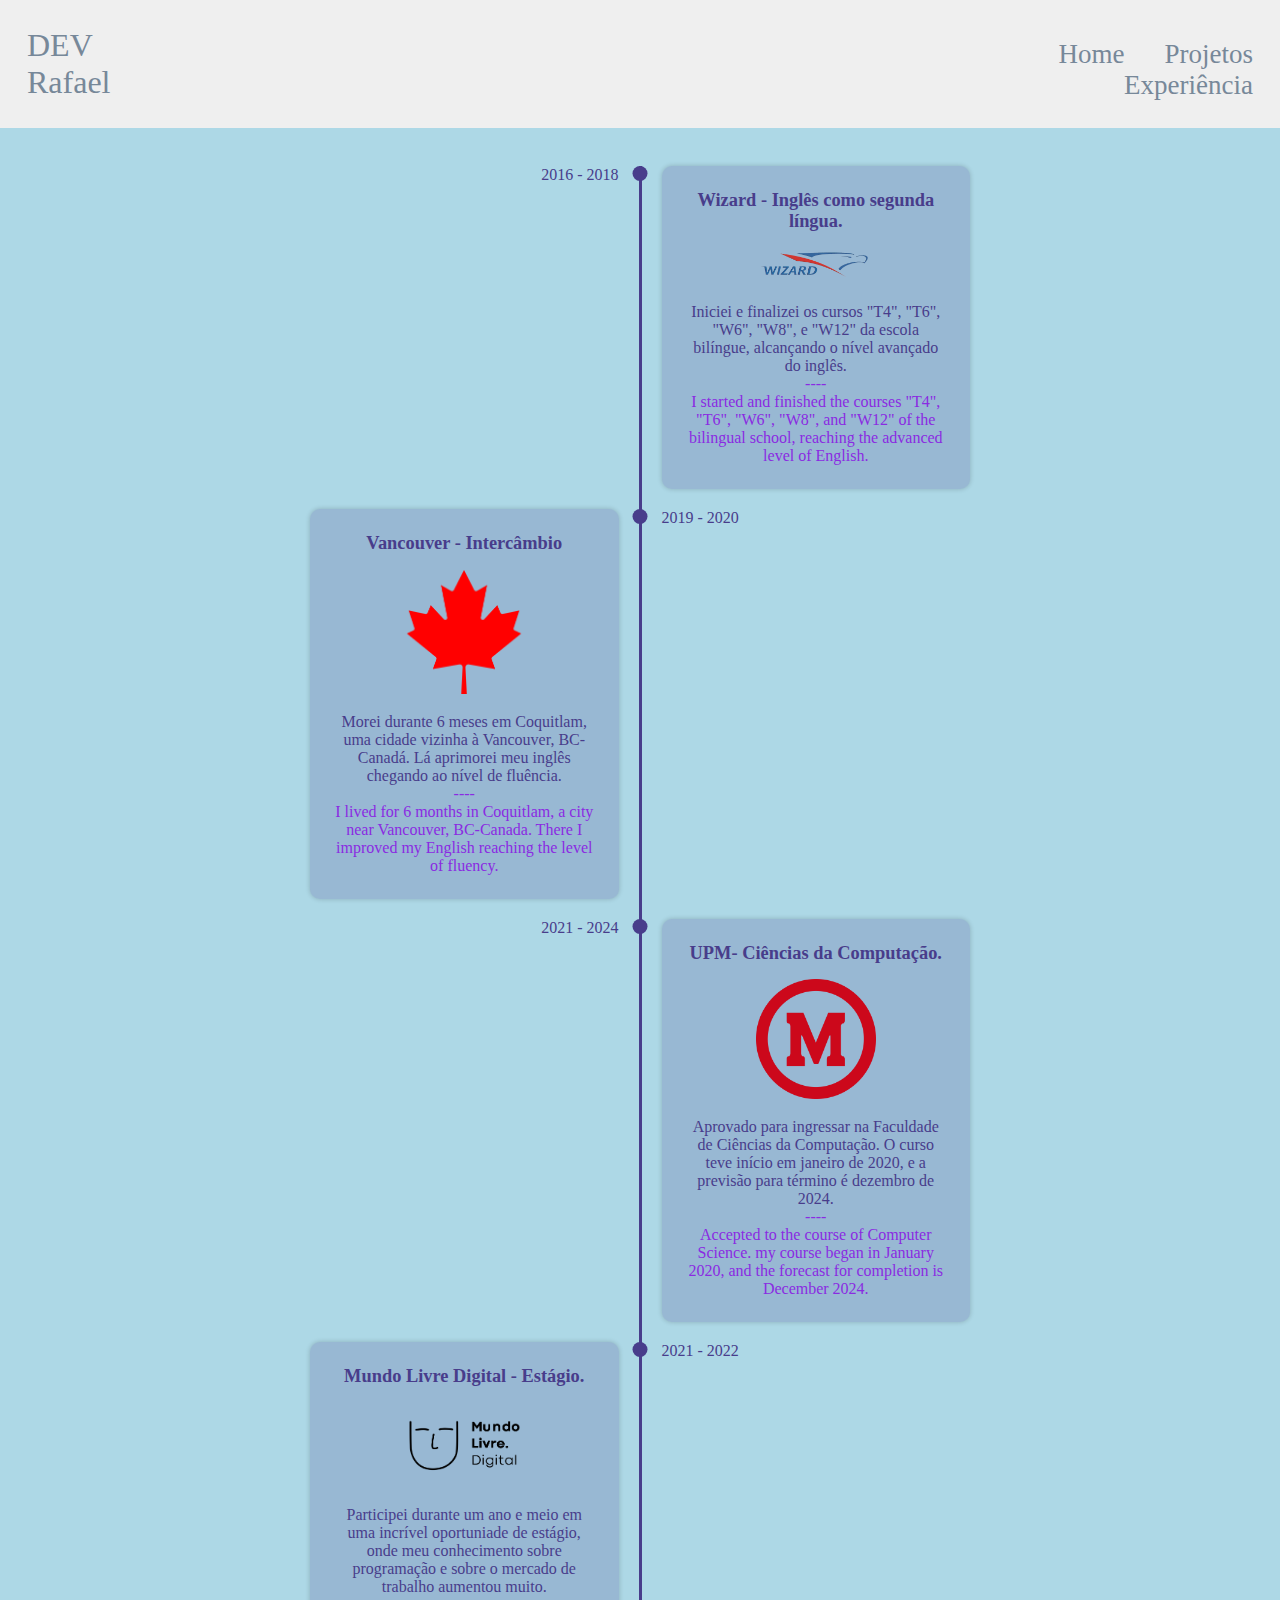
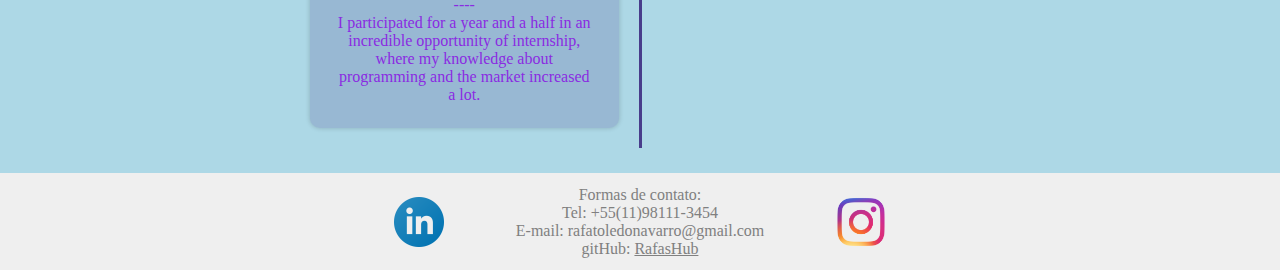
==== experiencia.html @ d92c2fb8 "criado repositório" ====
<!DOCTYPE html>
<html lang="pt-br">
  <head>
    <meta charset="UTF-8" />
    <meta http-equiv="X-UA-Compatible" content="IE=edge" />
    <meta name="viewport" content="width=device-width, initial-scale=1.0" />
    <link rel="stylesheet" href="style.css" />
    <title>Portfolio HTML</title>
  </head>
  <body>
    <header>
      <h1 class="titulo">DEV Rafael</h1>
      <nav class="menu">
        <ul class="listaLinks">
          <li class="itemNav">
            <a class="linkNav" href="./index.html">Home</a>
          </li>
          <li class="itemNav">
            <a class="linkNav" href="./projetos.html">Projetos</a>
          </li>
          <li class="itemNav">
            <a class="linkNav" href="./experiencia.html">Experiência</a>
          </li>
        </ul>
      </nav>
    </header>

    <main>
      <div class="espaçoBranco"></div>
      <div class="containerTimeline">
        <div class="timelineComponent">
          <div class="timelideDate timelineDateRight">2016 - 2018</div>
        </div>
        <div class="timelineMiddle">
          <div class="timelinePoint"></div>
        </div>
        <div class="timelineComponent timelineComponentBG">
          <h2 class="timelineTitle">Wizard - Inglês como segunda língua.</h2>
          <img class="timelineIMG" src="./assets/wizard.png" alt="wizard" />
          <p class="timelineText">
            Iniciei e finalizei os cursos "T4", "T6", "W6", "W8", e "W12" da
            escola bilíngue, alcançando o nível avançado do inglês.
          </p>
          <div class="containerSeparacao"><p class="inglesazul">----</p></div>
              <p class="textoItem inglesazul">
                I started and finished the courses "T4", "T6", "W6", "W8", and "W12" of the
            bilingual school, reaching the advanced level of English.
              </p>
        </div>

        <div class="timelineComponent timelineComponentBG">
          <h2 class="timelineTitle">Vancouver - Intercâmbio</h2>
          <img class="timelineIMG" src="./assets/canada.png" alt="canada" />
          <p class="timelineText">
            Morei durante 6 meses em Coquitlam, uma cidade vizinha à Vancouver,
             BC-Canadá. Lá aprimorei meu inglês chegando ao nível de fluência.
          </p>
          <div class="containerSeparacao"><p class="inglesazul">----</p></div>
              <p class="textoItem inglesazul">
                I lived for 6 months in Coquitlam, a city near Vancouver,
             BC-Canada. There I improved my English reaching the level of fluency.
              </p>
        </div>
        <div class="timelineMiddle">
          <div class="timelinePoint"></div>
        </div>
        <div class="timelineComponent">
          <div class="timelideDate timelineDateLeft">2019 - 2020</div>
        </div>

        <div class="timelineComponent">
          <div class="timelideDate timelineDateRight">2021 - 2024</div>
        </div>
        <div class="timelineMiddle">
          <div class="timelinePoint"></div>
        </div>
        <div class="timelineComponent timelineComponentBG">
          <h2 class="timelineTitle">UPM- Ciências da Computação.</h2>
          <img
            class="timelineIMG"
            src="./assets/mackenzie.png"
            alt="mackenzie"
          />
          <p class="timelineText">
            Aprovado para ingressar na Faculdade de Ciências da Computação. O
            curso teve início em janeiro de 2020, e a previsão para término é
            dezembro de 2024.
          </p>
          <div class="containerSeparacao"><p class="inglesazul">----</p></div>
              <p class="textoItem inglesazul">
                Accepted to the course of Computer Science. my
            course began in January 2020, and the forecast for completion is
            December 2024.
              </p>
        </div>

        <div class="timelineComponent timelineComponentBG">
          <h2 class="timelineTitle">Mundo Livre Digital - Estágio.</h2>
          <img class="timelineIMG" src="./assets/mld.png" alt="estagio" />
          <p class="timelineText">
            Participei durante um ano e meio em uma incrível oportuniade de
            estágio, onde meu conhecimento sobre programação e sobre o mercado
            de trabalho aumentou muito.
          </p>
          <div class="containerSeparacao"><p class="inglesazul">----</p></div>
              <p class="textoItem inglesazul">
                I participated for a year and a half in an incredible opportunity of
            internship, where my knowledge about programming and the market
            increased a lot.
              </p>
        </div>
        <div class="timelineMiddle">
          <div class="timelinePoint"></div>
        </div>
        <div class="timelineComponent">
          <div class="timelideDate timelineDateLeft">2021 - 2022</div>
        </div>
      </div>
    </main>

    <footer>
      <div class="containerFooter">
        <a class="linkFooter" href="https://www.linkedin.com/in/dev-rafael-dtn/"
          ><img class="imgFooter" src="./assets/linkedin.png" alt="linkedin"
        /></a>
        <p class="info">
          Formas de contato: <br />
          Tel: +55(11)98111-3454 <br />
          E-mail: rafatoledonavarro@gmail.com <br />
          gitHub:
          <a class="linkGithub" href="https://github.com/RafasHub">RafasHub</a>
        </p>
        <a
          class="linkFooter"
          href="https://www.instagram.com/rafadtn.programador/"
          ><img class="imgFooter" src="./assets/instagram.png" alt="instagram"
        /></a>
      </div>
    </footer>
  </body>
</html>
---- style.css ----
/*reset css*/
*,
*:after,
*:before {
  margin: 0;
  padding: 0;
  box-sizing: border-box;
  text-decoration: none;
}

body {
  font-size: 100%;
  list-style-type: none;
}

header {
  background-color: #efefef;
  width: 100%;
  height: 11%;
  display: flex;
  padding: 3vh;
  flex-direction: row;
  position: sticky;
}
main {
  background-color: lightblue;
}
footer {
  width: 100%;
  height: auto;
  align-items: center;
  text-align: center;
  margin: 0 auto;
  background-color: #efefef;
  display: flex;
}

.titulo {
  align-self: flex-start;
  font-weight: 500;
  font-family: "Times New Roman", Times, serif;
  color: lightslategray;
  vertical-align: middle;
  padding-right: 60%;
}

.listaLinks {
  align-self: flex-end;
  vertical-align: middle;
  text-align: right;
}

.itemNav {
  display: inline-block;
  color: lightslategray;
}

.separacao{
  color: grey
}

.ingles{
  color: grey;
}
.inglesazul{
  color: blueviolet;
}
.linkIngles{
  text-decoration: underline;
}

.linkNav {
  color: inherit;
  text-decoration: none;
  font-size: 3vh;
  font-style: normal;
  padding-left: 4vh;
}
.menu {
  align-self: flex-end;
}
.linkNav:active {
  color: gray;
  text-decoration: underline;
  text-decoration-color: grey;
}
.linkNav:hover {
  text-decoration: underline;
  text-decoration-color: grey;
  color: grey;
}

.container {
  padding-top: 2%;
  text-align: center;
  margin: 0 auto;
  align-content: center;
  height: auto;
  width: 100%;
  display: flex;
  flex-direction: column;
}

.nomeApresentacao {
  font-family: "Handlee", cursive;
  font-weight: 400;
  font-size: 4.5vh;
  color: #373636;
  padding-bottom: 3vh;
  animation: fadeIn 1s;
}

.containerFoto{
  overflow: hidden;
  width: 220px;
  height: 220px;
  border-radius: 50%;
  margin: 0 auto;
  text-align: center;
}
.perfil {
  margin: 0 auto;
  animation: fadeIn 1s;
  width: 220px;
  height: auto;
}
.paragrafo {
  width: 40%;
  font-family: Cambria, Cochin, Georgia, Times, "Times New Roman", serif;
  text-align: center;
  align-self: center;
  padding-top: 3vh;
  padding-bottom: 3vh;
  font-size: 1.05em;
  animation: fadeIn 1.5s;
}

.containerFooter {
  margin: 0 auto;
  display: flex;
  align-items: center;
  text-align: center;
  padding: 1%;
}

.linkFooter {
  width: 50px;
  height: 50px;
}

.imgFooter {
  width: 50px;
  height: 50px;
}

.info {
  color: grey;
  padding-left: 8vh;
  padding-right: 8vh;
}

@keyframes fadeIn {
  0% {
    opacity: 0;
  }
  100% {
    opacity: 1;
  }
}

.projetosRafa {
  padding-top: 0%;
  margin: 0;
  animation: fadeIn 1.5s;
}

.listaProjetos {
  padding-top: 2%;
  text-align: center;
  align-items: center;
  align-self: center;
  display: flex;
  overflow: auto;
}

.projeto {
  max-width: 350px;
  display: flex;
  flex-direction: column;
  align-items: center;
  border-radius: 10px;
  min-height: 540px;
  max-height: auto;
  margin: 2%;
  flex: 1 0 calc(50% - 10px);
  background-color: rgb(137, 205, 227);
  box-shadow: -15px -15px 13px -10px rgba(255, 255, 255, 1),
    25px 25px 10px -20px rgba(0, 0, 0, 1);
}

.containerImagem {
  min-height: 35vh;
  width: auto;
}
.imagemItem {
  min-width: 300px;
  max-width: 300px;
  height: auto;
  max-height: 200px;
  border-radius: 10px;
  box-shadow: -4px 4px #3736362e;
  margin-top: 30px;
}

.textoItem {
  font-family: Cambria, Cochin, Georgia, Times, "Times New Roman", serif;
}

.tituloProjeto {
  font-size: 4vh;
  color: rgba(66, 64, 64, 0.918);
  padding-top: 10px;
}

.linkProjeto {
  background-color: rgb(227, 183, 101);
  border-radius: 20px;
  border: solid 1px grey;
  align-self: center;
  padding: 10px;
  margin-bottom: 20px;
}
.linkProjeto:hover {
  background-color: orange;
  cursor: pointer;
}

.textoBotao {
  color: black;
  font-size: 1.5vh;
  font-weight: bold;
  font-family: sans-serif;
  margin-bottom: 20px;
}

.containerTexto {
  min-height: 200px;
  width: 300px;
  align-self: center;
  text-align: center;
}

.containerTimeline {
  margin: 0 auto;
  max-width: 750px;
  padding: 25px;
  display: grid;
  grid-template-columns: 1fr 3px 1fr;
  font-family: Cambria, Cochin, Georgia, Times, "Times New Roman", serif;
  color: darkslateblue;
  animation: fadeIn 1.5s;
}

.timelineComponent {
  margin: 0 20px 20px 20px;
}

.timelineComponentBG {
  padding: 1.5em;
  background-color: rgba(71, 61, 139, 0.208);
  box-shadow: 0 0 5px rgba(0, 0, 0, 0.2);
  border-radius: 10px;
  text-align: center;
}

.timelineDateRight {
  text-align: right;
}

.timelineDateLeft {
  text-align: left;
}

.timelineMiddle {
  position: relative;
  background-color: darkslateblue;
}

.timelinePoint {
  position: absolute;
  top: 0;
  left: 50%;
  width: 15px;
  height: 15px;
  background: darkslateblue;
  transform: translateX(-50%);
  border-radius: 50%;
}
.espaçoBranco {
  padding-top: 1%;
}

.timelineTitle {
  margin: 0;
  font-size: 1.15em;
  font-weight: bold;
  text-align: center;
}

.timelineIMG {
  text-align: center;
  max-width: 150px;
  min-width: 150px;
  height: auto;
  padding: 15px;
}

.timelineText {
  text-align: center;
  font-family: Cambria, Cochin, Georgia, Times, "Times New Roman", serif;
}

.linkGithub {
  color: grey;
  text-decoration: underline;
}

.linkGithub:hover {
  color: black;
}

@media screen and (max-width: 480px) {
  header {
    flex-direction: column;
    height: auto;
    min-width: 410px;
  }
  main {
    flex-direction: column;
    height: auto;
    min-width: 410px;
  }

  footer {
    flex-direction: column;
    height: auto;
    min-width: 410px;
  }
  .titulo {
    padding: 0;
    align-self: flex-start;
    display: inline-block;
  }
  .menu {
    align-self: flex-end;
    margin-left: 20%;
    padding-top: 0;
    padding-bottom: 0;
    border-radius: 10px;
    display: inline-block;
  }
  .listaLinks:last-child {
    padding-right: 3vh;
  }

  .paragrafo {
    min-width: 500px;
  }
  .containerTimeline {
    width: 400px;
    overflow: scroll;
  }
}

@media screen and (max-width: 1160px) {
  header {
    flex-direction: column;
    height: auto;
  }
  .titulo {
    padding: 0;
    align-self: flex-start;
    display: inline-block;
  }
  .menu {
    align-self: flex-end;
    margin-left: 20%;
    padding-top: 0;
    padding-bottom: 0;
    border-radius: 10px;
    display: inline-block;
  }
  .listaLinks:last-child {
    padding-right: 3vh;
  }

  .paragrafo {
    min-width: 500px;
  }
  .containerTimeline {
    width: 100%;
  }
  .timelineText {
    width: 180px;
    text-align: center;
    margin: 0 auto;
  }
}

@media screen and (max-width: 600px) {
  header {
    display: block;
    height: auto;
    text-align: center;
  }
  .titulo {
    padding: 0;
    align-self: flex-start;
    display: block;
  }
  .menu {
    align-self: flex-end;
    margin-left: 20%;
    padding-top: 1vh;
    padding-bottom: 1vh;

    display: inline-block;

    margin: 0 auto;
  }
  .listaLinks:last-child {
    padding-right: 3vh;
  }

  .paragrafo {
    min-width: 350px;
  }
  .containerTexto {
    display: none;
  }
  .projeto {
    min-height: auto;
    margin-bottom: 10%;
  }
  .imagemItem {
    box-shadow: none;
    padding: 15px;
    border-radius: 20px;
  }
  footer {
    height: auto;
  }
}
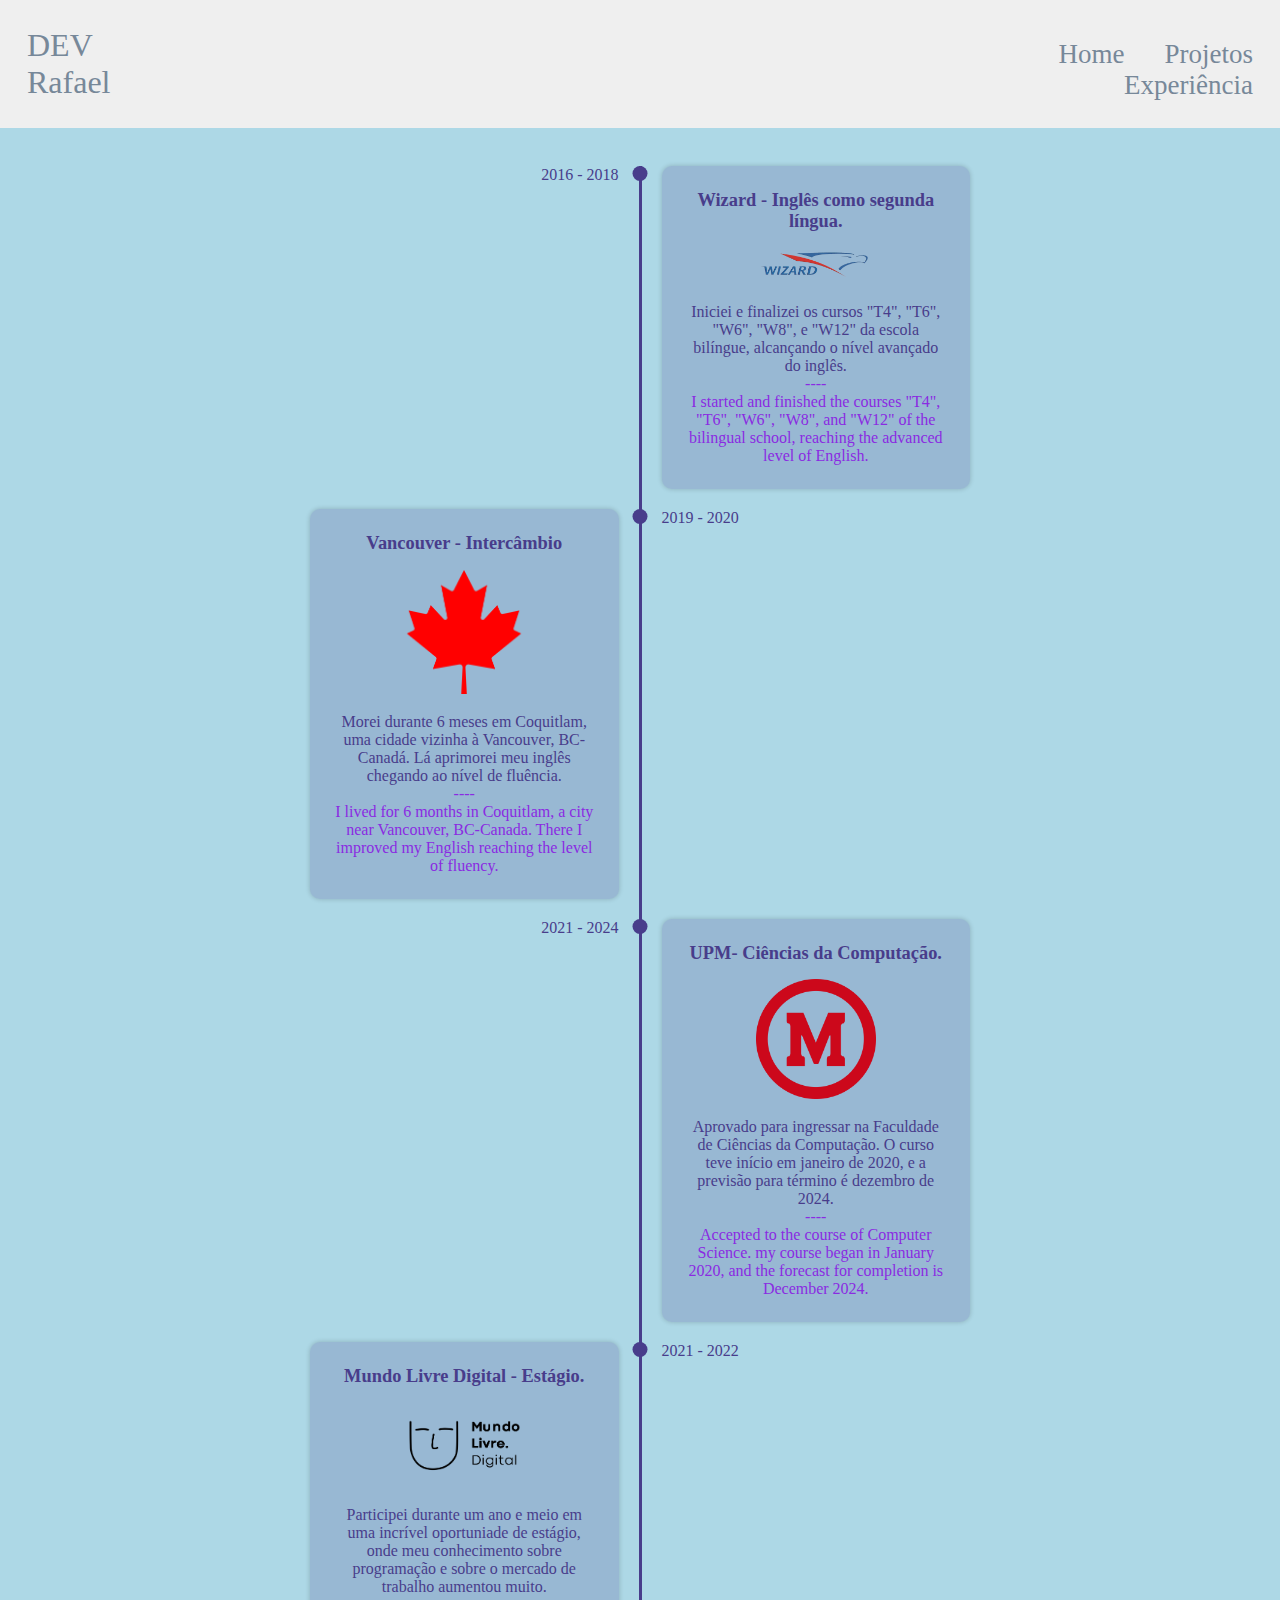
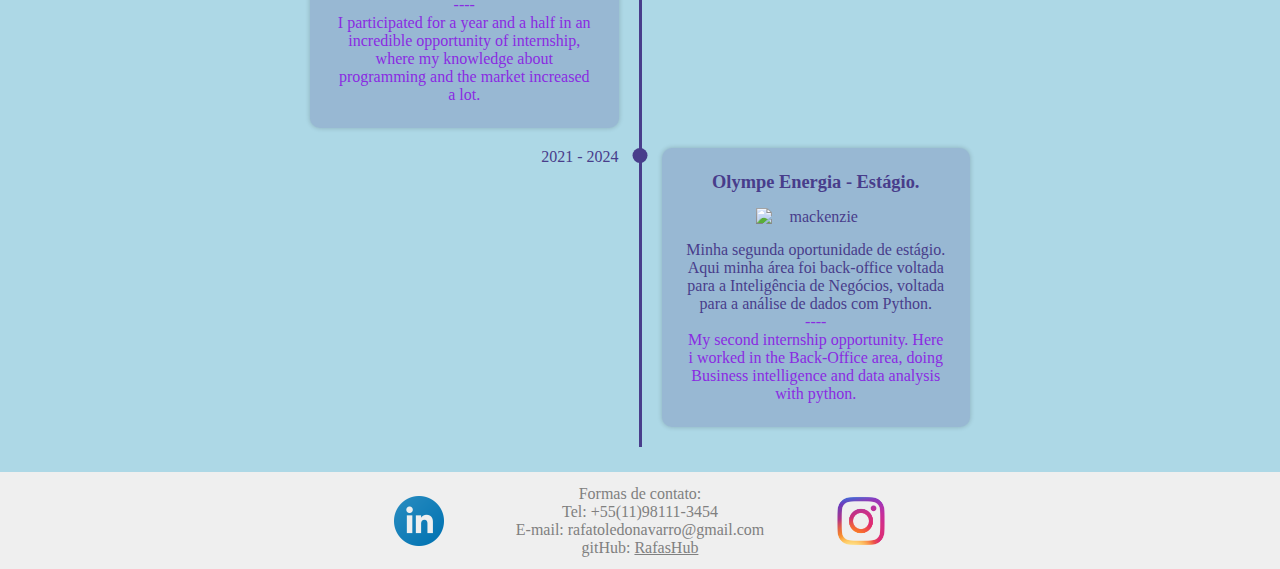
==== commit 3a901f2c: "Add files via upload" ====
--- a/experiencia.html
+++ b/experiencia.html
@@ -1,141 +1,165 @@
-<!DOCTYPE html>
-<html lang="pt-br">
-  <head>
-    <meta charset="UTF-8" />
-    <meta http-equiv="X-UA-Compatible" content="IE=edge" />
-    <meta name="viewport" content="width=device-width, initial-scale=1.0" />
-    <link rel="stylesheet" href="style.css" />
-    <title>Portfolio HTML</title>
-  </head>
-  <body>
-    <header>
-      <h1 class="titulo">DEV Rafael</h1>
-      <nav class="menu">
-        <ul class="listaLinks">
-          <li class="itemNav">
-            <a class="linkNav" href="./index.html">Home</a>
-          </li>
-          <li class="itemNav">
-            <a class="linkNav" href="./projetos.html">Projetos</a>
-          </li>
-          <li class="itemNav">
-            <a class="linkNav" href="./experiencia.html">Experiência</a>
-          </li>
-        </ul>
-      </nav>
-    </header>
-
-    <main>
-      <div class="espaçoBranco"></div>
-      <div class="containerTimeline">
-        <div class="timelineComponent">
-          <div class="timelideDate timelineDateRight">2016 - 2018</div>
-        </div>
-        <div class="timelineMiddle">
-          <div class="timelinePoint"></div>
-        </div>
-        <div class="timelineComponent timelineComponentBG">
-          <h2 class="timelineTitle">Wizard - Inglês como segunda língua.</h2>
-          <img class="timelineIMG" src="./assets/wizard.png" alt="wizard" />
-          <p class="timelineText">
-            Iniciei e finalizei os cursos "T4", "T6", "W6", "W8", e "W12" da
-            escola bilíngue, alcançando o nível avançado do inglês.
-          </p>
-          <div class="containerSeparacao"><p class="inglesazul">----</p></div>
-              <p class="textoItem inglesazul">
-                I started and finished the courses "T4", "T6", "W6", "W8", and "W12" of the
-            bilingual school, reaching the advanced level of English.
-              </p>
-        </div>
-
-        <div class="timelineComponent timelineComponentBG">
-          <h2 class="timelineTitle">Vancouver - Intercâmbio</h2>
-          <img class="timelineIMG" src="./assets/canada.png" alt="canada" />
-          <p class="timelineText">
-            Morei durante 6 meses em Coquitlam, uma cidade vizinha à Vancouver,
-             BC-Canadá. Lá aprimorei meu inglês chegando ao nível de fluência.
-          </p>
-          <div class="containerSeparacao"><p class="inglesazul">----</p></div>
-              <p class="textoItem inglesazul">
-                I lived for 6 months in Coquitlam, a city near Vancouver,
-             BC-Canada. There I improved my English reaching the level of fluency.
-              </p>
-        </div>
-        <div class="timelineMiddle">
-          <div class="timelinePoint"></div>
-        </div>
-        <div class="timelineComponent">
-          <div class="timelideDate timelineDateLeft">2019 - 2020</div>
-        </div>
-
-        <div class="timelineComponent">
-          <div class="timelideDate timelineDateRight">2021 - 2024</div>
-        </div>
-        <div class="timelineMiddle">
-          <div class="timelinePoint"></div>
-        </div>
-        <div class="timelineComponent timelineComponentBG">
-          <h2 class="timelineTitle">UPM- Ciências da Computação.</h2>
-          <img
-            class="timelineIMG"
-            src="./assets/mackenzie.png"
-            alt="mackenzie"
-          />
-          <p class="timelineText">
-            Aprovado para ingressar na Faculdade de Ciências da Computação. O
-            curso teve início em janeiro de 2020, e a previsão para término é
-            dezembro de 2024.
-          </p>
-          <div class="containerSeparacao"><p class="inglesazul">----</p></div>
-              <p class="textoItem inglesazul">
-                Accepted to the course of Computer Science. my
-            course began in January 2020, and the forecast for completion is
-            December 2024.
-              </p>
-        </div>
-
-        <div class="timelineComponent timelineComponentBG">
-          <h2 class="timelineTitle">Mundo Livre Digital - Estágio.</h2>
-          <img class="timelineIMG" src="./assets/mld.png" alt="estagio" />
-          <p class="timelineText">
-            Participei durante um ano e meio em uma incrível oportuniade de
-            estágio, onde meu conhecimento sobre programação e sobre o mercado
-            de trabalho aumentou muito.
-          </p>
-          <div class="containerSeparacao"><p class="inglesazul">----</p></div>
-              <p class="textoItem inglesazul">
-                I participated for a year and a half in an incredible opportunity of
-            internship, where my knowledge about programming and the market
-            increased a lot.
-              </p>
-        </div>
-        <div class="timelineMiddle">
-          <div class="timelinePoint"></div>
-        </div>
-        <div class="timelineComponent">
-          <div class="timelideDate timelineDateLeft">2021 - 2022</div>
-        </div>
-      </div>
-    </main>
-
-    <footer>
-      <div class="containerFooter">
-        <a class="linkFooter" href="https://www.linkedin.com/in/dev-rafael-dtn/"
-          ><img class="imgFooter" src="./assets/linkedin.png" alt="linkedin"
-        /></a>
-        <p class="info">
-          Formas de contato: <br />
-          Tel: +55(11)98111-3454 <br />
-          E-mail: rafatoledonavarro@gmail.com <br />
-          gitHub:
-          <a class="linkGithub" href="https://github.com/RafasHub">RafasHub</a>
-        </p>
-        <a
-          class="linkFooter"
-          href="https://www.instagram.com/rafadtn.programador/"
-          ><img class="imgFooter" src="./assets/instagram.png" alt="instagram"
-        /></a>
-      </div>
-    </footer>
-  </body>
+<!DOCTYPE html>
+<html lang="pt-br">
+  <head>
+    <meta charset="UTF-8" />
+    <meta http-equiv="X-UA-Compatible" content="IE=edge" />
+    <meta name="viewport" content="width=device-width, initial-scale=1.0" />
+    <link rel="stylesheet" href="style.css" />
+    <title>Portfolio HTML</title>
+  </head>
+  <body>
+    <header>
+      <h1 class="titulo">DEV Rafael</h1>
+      <nav class="menu">
+        <ul class="listaLinks">
+          <li class="itemNav">
+            <a class="linkNav" href="./index.html">Home</a>
+          </li>
+          <li class="itemNav">
+            <a class="linkNav" href="./projetos.html">Projetos</a>
+          </li>
+          <li class="itemNav">
+            <a class="linkNav" href="./experiencia.html">Experiência</a>
+          </li>
+        </ul>
+      </nav>
+    </header>
+
+    <main>
+      <div class="espaçoBranco"></div>
+      <div class="containerTimeline">
+        <div class="timelineComponent">
+          <div class="timelideDate timelineDateRight">2016 - 2018</div>
+        </div>
+        <div class="timelineMiddle">
+          <div class="timelinePoint"></div>
+        </div>
+        <div class="timelineComponent timelineComponentBG">
+          <h2 class="timelineTitle">Wizard - Inglês como segunda língua.</h2>
+          <img class="timelineIMG" src="./assets/wizard.png" alt="wizard" />
+          <p class="timelineText">
+            Iniciei e finalizei os cursos "T4", "T6", "W6", "W8", e "W12" da
+            escola bilíngue, alcançando o nível avançado do inglês.
+          </p>
+          <div class="containerSeparacao"><p class="inglesazul">----</p></div>
+              <p class="textoItem inglesazul">
+                I started and finished the courses "T4", "T6", "W6", "W8", and "W12" of the
+            bilingual school, reaching the advanced level of English.
+              </p>
+        </div>
+
+        <div class="timelineComponent timelineComponentBG">
+          <h2 class="timelineTitle">Vancouver - Intercâmbio</h2>
+          <img class="timelineIMG" src="./assets/canada.png" alt="canada" />
+          <p class="timelineText">
+            Morei durante 6 meses em Coquitlam, uma cidade vizinha à Vancouver,
+             BC-Canadá. Lá aprimorei meu inglês chegando ao nível de fluência.
+          </p>
+          <div class="containerSeparacao"><p class="inglesazul">----</p></div>
+              <p class="textoItem inglesazul">
+                I lived for 6 months in Coquitlam, a city near Vancouver,
+             BC-Canada. There I improved my English reaching the level of fluency.
+              </p>
+        </div>
+        <div class="timelineMiddle">
+          <div class="timelinePoint"></div>
+        </div>
+        <div class="timelineComponent">
+          <div class="timelideDate timelineDateLeft">2019 - 2020</div>
+        </div>
+
+        <div class="timelineComponent">
+          <div class="timelideDate timelineDateRight">2021 - 2024</div>
+        </div>
+        <div class="timelineMiddle">
+          <div class="timelinePoint"></div>
+        </div>
+        <div class="timelineComponent timelineComponentBG">
+          <h2 class="timelineTitle">UPM- Ciências da Computação.</h2>
+          <img
+            class="timelineIMG"
+            src="./assets/mackenzie.png"
+            alt="mackenzie"
+          />
+          <p class="timelineText">
+            Aprovado para ingressar na Faculdade de Ciências da Computação. O
+            curso teve início em janeiro de 2020, e a previsão para término é
+            dezembro de 2024.
+          </p>
+          <div class="containerSeparacao"><p class="inglesazul">----</p></div>
+              <p class="textoItem inglesazul">
+                Accepted to the course of Computer Science. my
+            course began in January 2020, and the forecast for completion is
+            December 2024.
+              </p>
+        </div>
+
+        <div class="timelineComponent timelineComponentBG">
+          <h2 class="timelineTitle">Mundo Livre Digital - Estágio.</h2>
+          <img class="timelineIMG" src="./assets/mld.png" alt="estagio" />
+          <p class="timelineText">
+            Participei durante um ano e meio em uma incrível oportuniade de
+            estágio, onde meu conhecimento sobre programação e sobre o mercado
+            de trabalho aumentou muito.
+          </p>
+          <div class="containerSeparacao"><p class="inglesazul">----</p></div>
+              <p class="textoItem inglesazul">
+                I participated for a year and a half in an incredible opportunity of
+            internship, where my knowledge about programming and the market
+            increased a lot.
+              </p>
+        </div>
+        <div class="timelineMiddle">
+          <div class="timelinePoint"></div>
+        </div>
+        <div class="timelineComponent">
+          <div class="timelideDate timelineDateLeft">2021 - 2022</div>
+        </div>
+
+        <div class="timelineComponent">
+          <div class="timelideDate timelineDateRight">2021 - 2024</div>
+        </div>
+        <div class="timelineMiddle">
+          <div class="timelinePoint"></div>
+        </div>
+        <div class="timelineComponent timelineComponentBG">
+          <h2 class="timelineTitle">Olympe Energia - Estágio.</h2>
+          <img
+            class="timelineIMG"
+            src="./assets/olympe.png"
+            alt="mackenzie"
+          />
+          <p class="timelineText">
+            Minha segunda oportunidade de estágio. Aqui minha área foi back-office voltada para a Inteligência de Negócios,
+             voltada para a análise de dados com Python.
+          </p>
+          <div class="containerSeparacao"><p class="inglesazul">----</p></div>
+              <p class="textoItem inglesazul">
+                My second internship opportunity. Here i worked in the Back-Office area,  doing Business intelligence and data analysis with python.
+              </p>
+        </div>
+
+      </div>
+    </main>
+
+    <footer>
+      <div class="containerFooter">
+        <a class="linkFooter" href="https://www.linkedin.com/in/dev-rafael-dtn/"
+          ><img class="imgFooter" src="./assets/linkedin.png" alt="linkedin"
+        /></a>
+        <p class="info">
+          Formas de contato: <br />
+          Tel: +55(11)98111-3454 <br />
+          E-mail: rafatoledonavarro@gmail.com <br />
+          gitHub:
+          <a class="linkGithub" href="https://github.com/RafasHub">RafasHub</a>
+        </p>
+        <a
+          class="linkFooter"
+          href="https://www.instagram.com/rafadtn.programador/"
+          ><img class="imgFooter" src="./assets/instagram.png" alt="instagram"
+        /></a>
+      </div>
+    </footer>
+  </body>
 </html>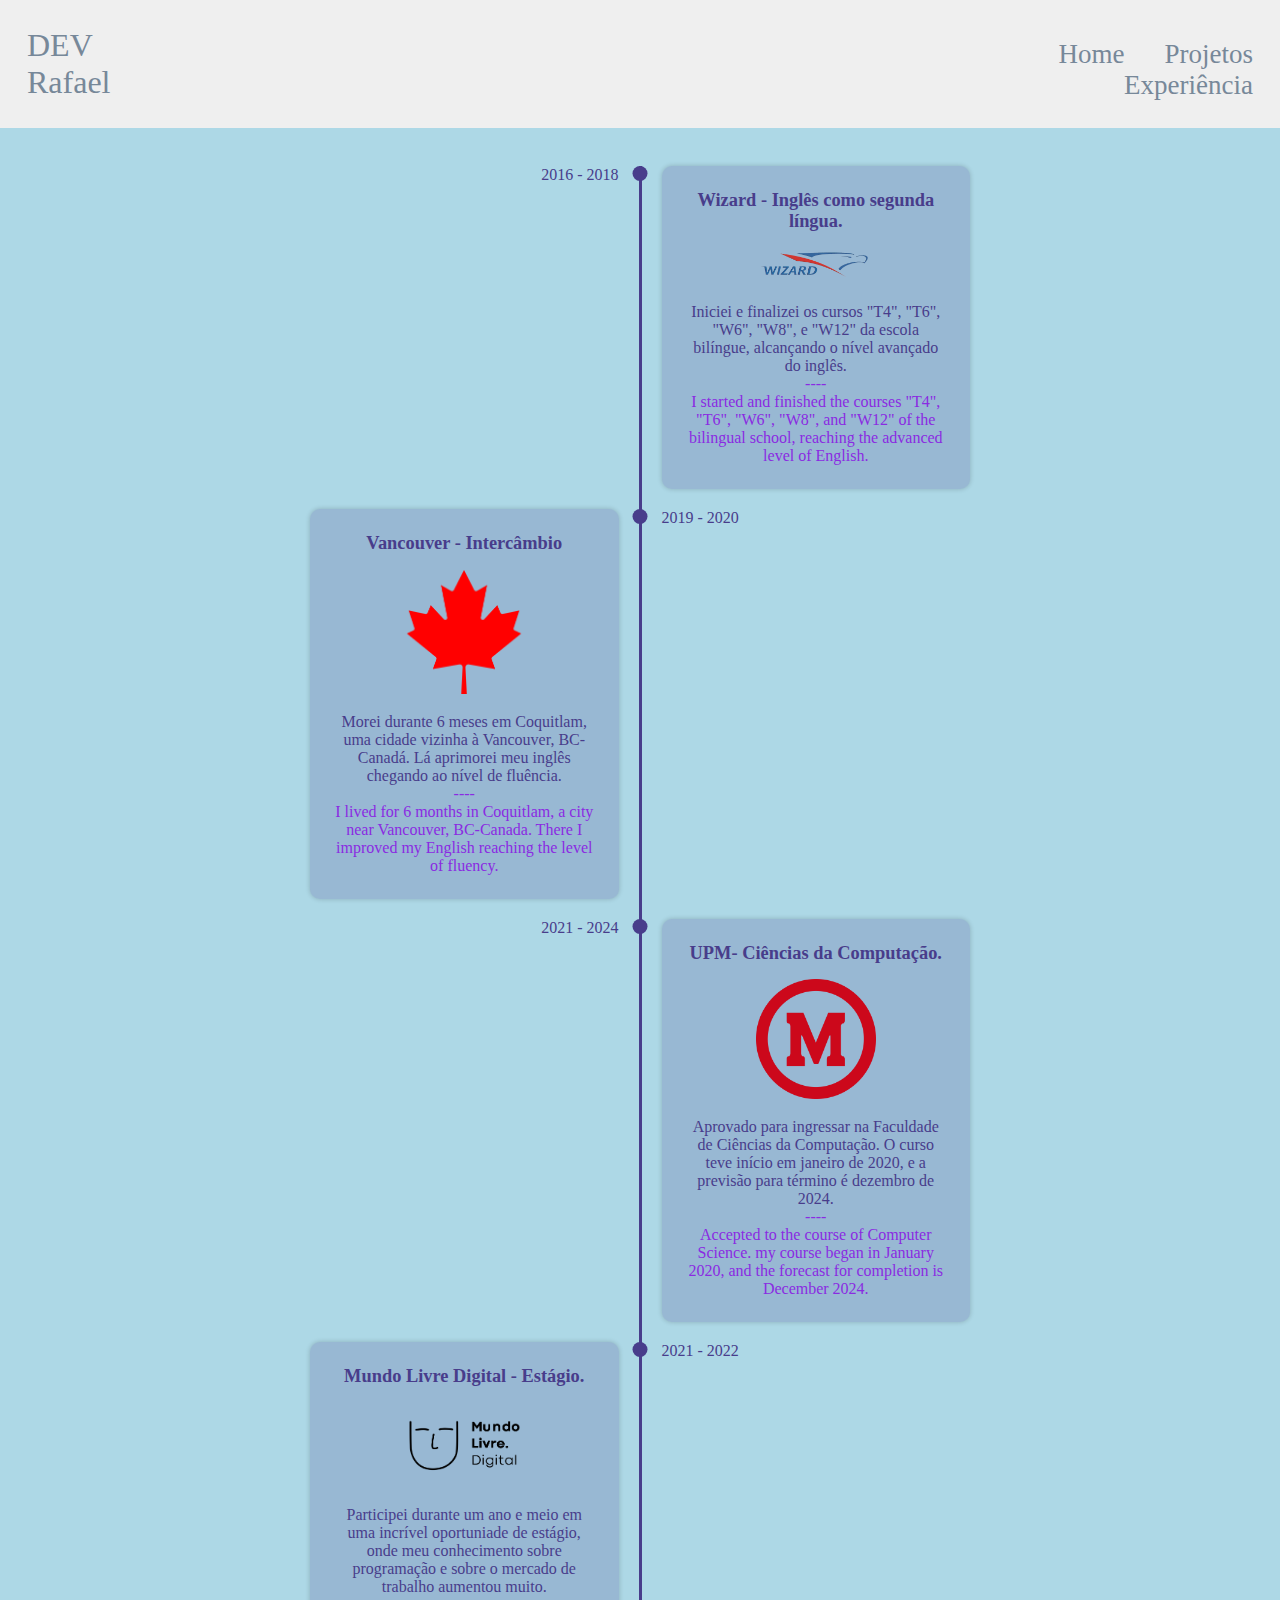
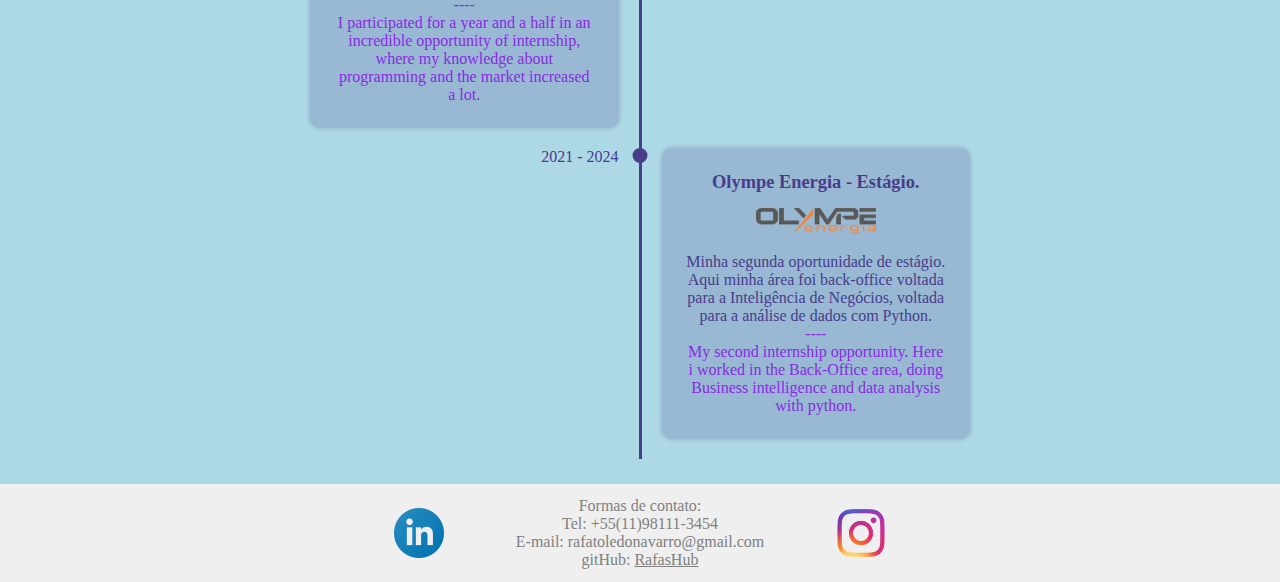
==== commit 188e771d: "Update experiencia.html" ====
--- a/experiencia.html
+++ b/experiencia.html
@@ -126,8 +126,8 @@
           <h2 class="timelineTitle">Olympe Energia - Estágio.</h2>
           <img
             class="timelineIMG"
-            src="./assets/olympe.png"
-            alt="mackenzie"
+            src="./assets/download-removebg-preview.png"
+            alt="olympe"
           />
           <p class="timelineText">
             Minha segunda oportunidade de estágio. Aqui minha área foi back-office voltada para a Inteligência de Negócios,
@@ -162,4 +162,4 @@
       </div>
     </footer>
   </body>
-</html>+</html>
